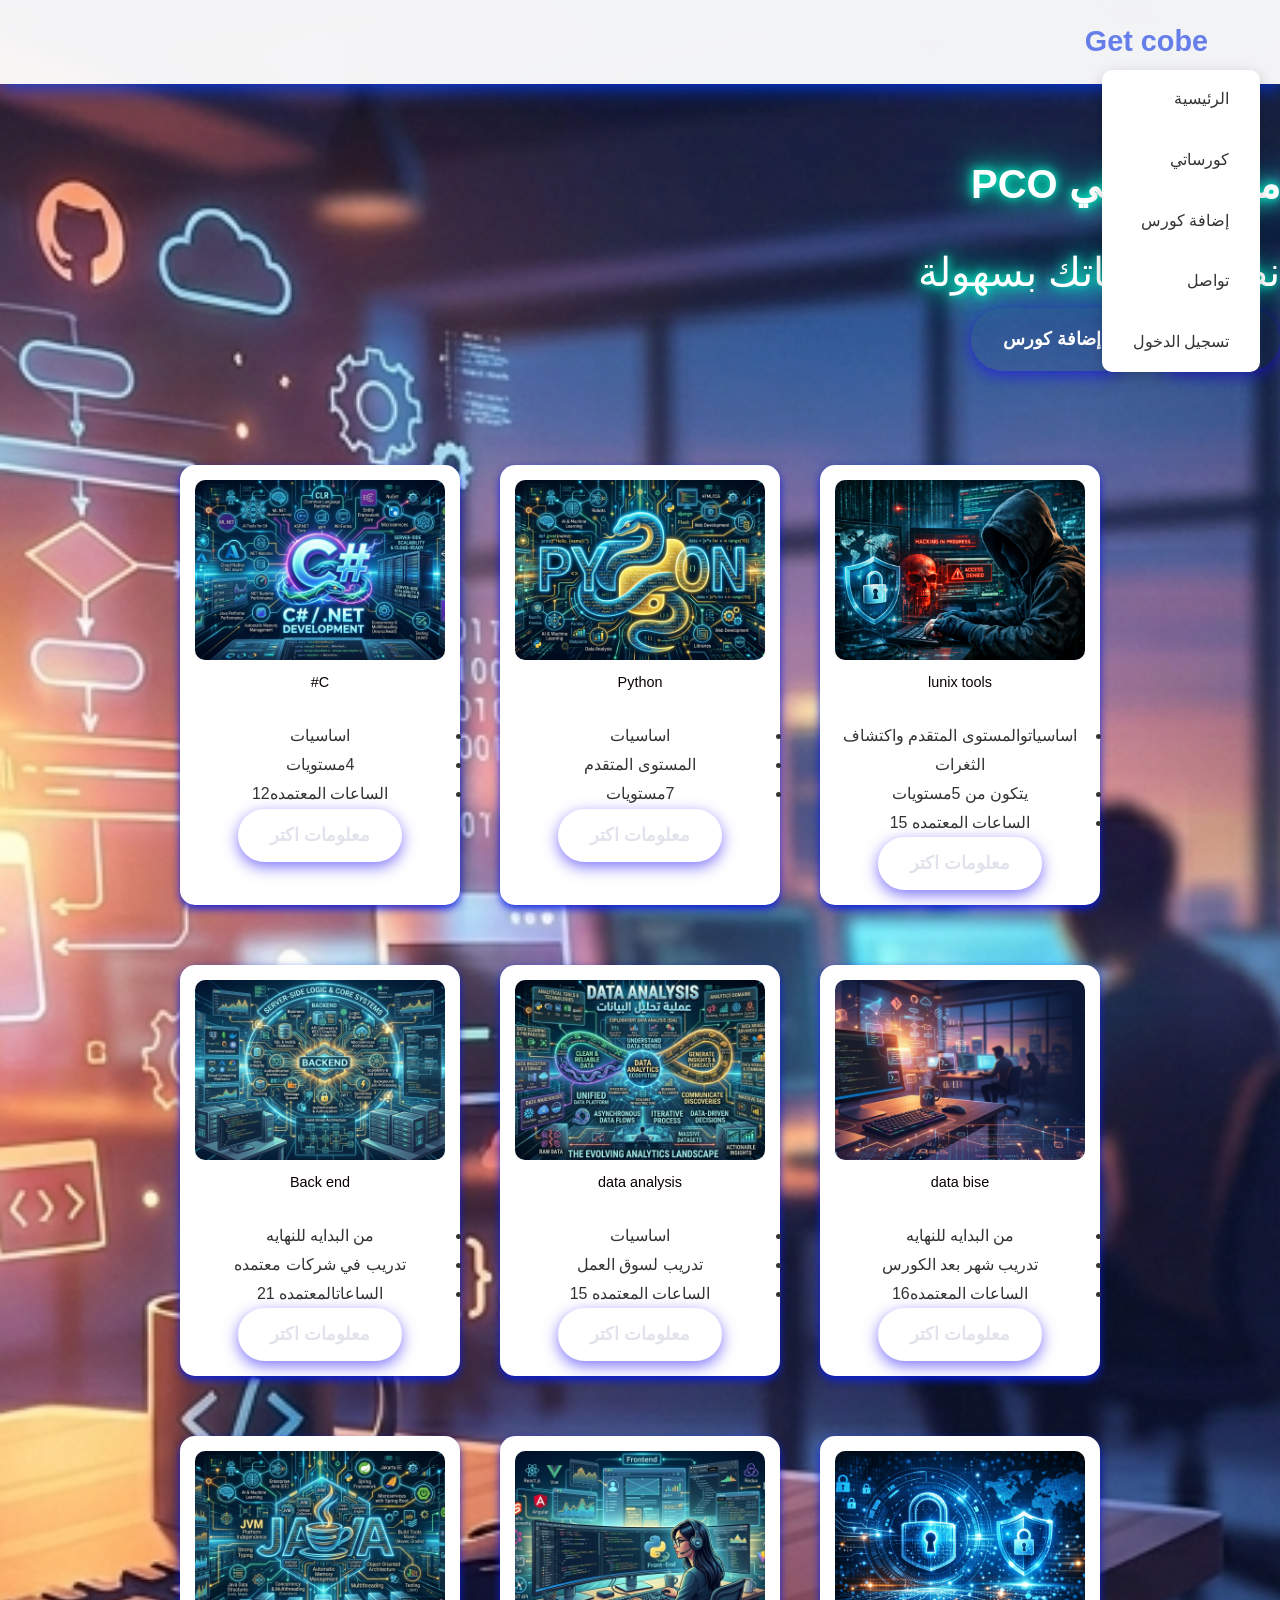
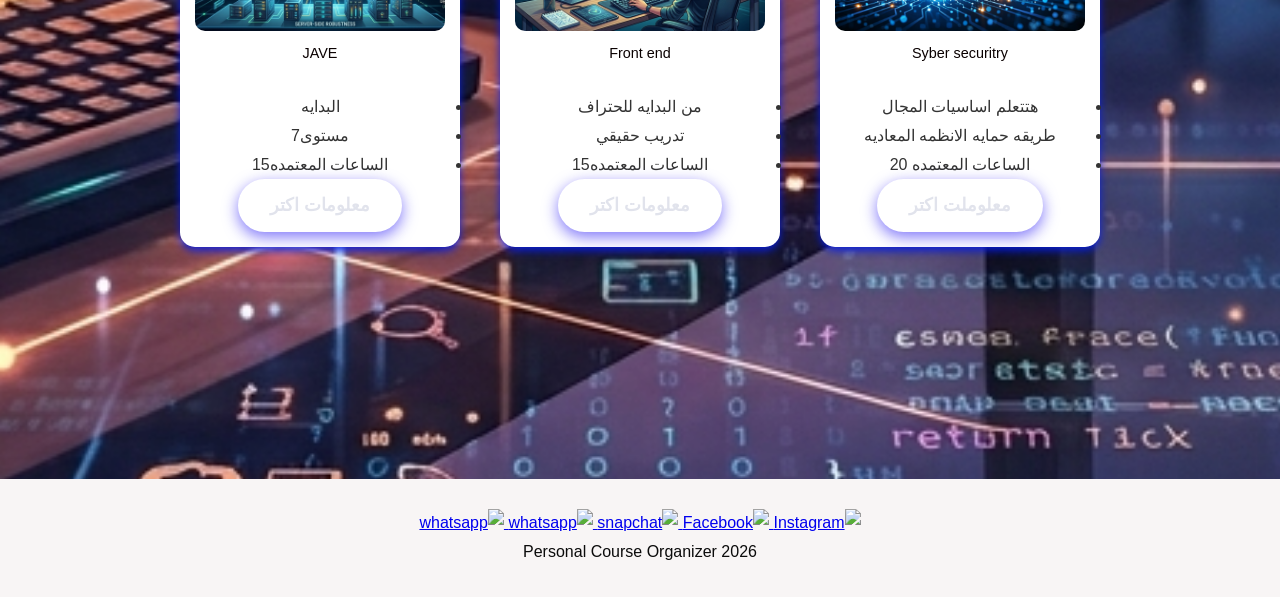
==== index.html @ dadf69e8 "Add files via upload" ====
<!DOCTYPE html>
<html lang="ar" dir="rtl">

<head>
    <meta charset="UTF-8">
    <meta name="viewport" content="width=device-width, initial-scale=1.0">
    <title>Personal Course Organizer</title>
    <link rel="stylesheet" href="style.css">
</head>


<body>
    <header>
        <nav>
            <div class="logo">Get cobe</div>
           
            <ul>
                <li><a href="index.html">الرئيسية</a></li>
                <li><a href="my-courses.html">كورساتي</a></li>
                <li><a href="add-course.html">إضافة كورس</a></li>
                <li><a href="contact.html">تواصل</a></li>
                <li><a href="./log.html">تسجيل الدخول</a></li?>

            </ul>
        </nav>
    </header>
    <main>
        <section class="hero">
            <h1>مرحباً بك في PCO</h1>
            <p>نظم كورساتك بسهولة</p>
            <div class="buttons">
                <a href="my-courses.html" class="btn">كورساتي</a>
                <a href="add-course.html" class="btn btn-secondary">إضافة كورس</a>
            </div>
        </section>
    </main>
<section class="star">
    <div class="container">
        <div class="card">
            <img src="./img/ChatGPT Image Apr 11, 2026, 11_11_59 AM.png" alt="" />
            <p>lunix tools</p>
            <ul>
                <li> اساسياتوالمستوى المتقدم واكتشاف الثغرات</li>
            
                <li> يتكون من 5مستويات</li>
            
                <li> الساعات المعتمده 15</li>
            </ul>
            <button onclick="" title="انقر هنا"> معلومات اكتر</button>
        </div>

        <div class="card">
            <img src="./img/pys.png" alt="" />
            <p>Python</p>
            <ul>
                <li> اساسيات</li>
            
                <li> المستوى المتقدم </li>
            
                <li> 7مستويات</li>
            </ul>
            <button onclick="" title="انقر هنا"> معلومات اكتر</button>
        </div>

        <div class="card">
            <img src="./img/C SHARB.png" alt="" />
            <p>C#</p>
            <ul>
                <li>اساسيات</li>
            
                <li> 4مستويات </li>
            
                <li> الساعات المعتمده12</li>
            </ul>
            <button onclick="" title="انقر هنا"> معلومات اكتر</button>
        </div>
    </div>

    <div class="container">
        <div class="card">
            <img src="./img/Gemini_Generated_Image_k5ew32k5ew32k5ew.png" alt="" />
            <p>data bise</p>
            <ul>
                <li>من البدايه للنهايه </li>
            
                <li> تدريب شهر بعد الكورس</li>
            
                <li> الساعات المعتمده16</li>
            </ul>
            <button onclick="" title="انقر هنا"> معلومات اكتر</button>
        </div>

        <div class="card">
            <img src="./img/DATA.png" alt="" />
            <p> data analysis</p>
            <ul>
                <li> اساسيات</li>
            
                <li> تدريب لسوق العمل </li>
            
                <li> الساعات المعتمده 15</li>
            </ul>
            <button onclick="" title="انقر هنا "> معلومات اكتر </button>
        </div>

        <div class="card">
            <img src="./img/Gemini_Generated_Image_aj3x4daj3x4daj3x.png" alt="" />
            <p> Back end</p>
            <ul>
                <li> من البدايه للنهايه</li>
            
                <li> تدريب في شركات معتمده</li>
            
                <li> الساعاتالمعتمده 21</li>
            </ul>
            <button onclick="" title="انقر  هنا" > معلومات اكتر</button>
        </div>
    </div>
    
        <div class="container">
            <div class="card">
                <img src="./img/صورة للسيبر سيكيورتي.png" alt="" />
                <p> Syber securitry</p>
                <ul>
                    <li> هتتعلم اساسيات المجال</li>
                
                    <li> طريقه حمايه الانظمه المعاديه</li>
                
                    <li> الساعات المعتمده 20</li>
                </ul>
                <button onclick="" title="انقرهنا"> معلوملت اكتر </button>
            </div>
    
            <div class="card">
                <img src="./img/front.png" alt="" />
                <p>Front end</p>
                <ul><li> من البدايه للحتراف</li>
                
                <li> تدريب حقيقي </li>
                
                <li> الساعات المعتمده15</li></ul>
                <button onclick="" title=" انقرهنا"> معلومات اكتر</button>
            </div>
    
            <div class="card">
                <img src="./img/jave.png" alt="" />
                <p>JAVE</p>
                <ul>
                    <li> البدايه </li>
                
                    <li>  مستوى7</li>
                
                    <li> الساعات المعتمده15</li>
                </ul>
                <button onclick="" title=" انقر هنا">معلومات اكتر </button>
            </div>
        </div>
    </section>
</section>
        
    
        
<br>
<br>
<br>
<br>

<br>
<br>
<br>
    
        <footer>
            <a href="https://www.instagram.com/username/" target="_blank">
                <img src="https://img.icons8.com/?size=100&id=32309&format=png&color=000000" alt="Instagram"
                    style="width:40px; height:40px;">
            </a>
            <a href="https://www.facebook.com/username" target="_blank">
                <img src="https://img.icons8.com/?size=100&id=118467&format=png&color=000000" alt="Facebook"
                    style="width:40px; height:40px;">
            </a>
            <a href="https://www.snapchat.com/ar" target="_blank">
                <img src="https://img.icons8.com/ios-filled/50/000000/snapchat.png" alt="snapchat"
                    style=" width:40px ; height:40px ;">
            </a>
            <a href="https://www.linkedin.com/login/ar" target="_blank">
                <img src="https://img.icons8.com/?size=100&id=8808&format=png&color=000000" alt="whatsapp"
                    style=" width:40px ; height:40px ;">
            </a>
            <a href="https://web.whatsapp.com/" target="_blank">
                <img src="https://img.icons8.com/?size=100&id=sWf0uqytq2d8&format=png&color=000000" alt="whatsapp"
                    style=" width:40px ; height:40px ;">
            </a>
        
        
            <p> 2026 Personal Course Organizer</p>
        </footer>
    
</body>

</html>
---- style.css ----
* {
    margin: 0;
    padding: 0;
    box-sizing: border-box;
}

body {
    font-family: 'Segoe UI', Tahoma, sans-serif;
    line-height: 1.8;
    color: #333;
    background-image: url("./img/Gemini_Generated_Image_k5ew32k5ew32k5ew.png");
    background-size: cover;
    background-position: center;
    background-repeat: no-repeat;
    min-height: 100vh;
}

header {
    background: rgba(255, 255, 255, 0.95);
    backdrop-filter: blur(10px);
    box-shadow: 0 2px 20px rgba(3, 60, 248, 0.984);
    position: sticky;
    top: 0;
    z-index: 100;
}

nav {
    max-width: 1200px;
    margin: 0 auto;
    padding: 1rem 2rem;
    display: flex;
    justify-content: space-between;
    align-items: center;
}

.logo {
    font-size: 1.8rem;
    font-weight: bold;
    color: #667eea;
}

nav ul {
    display: flex;
    /* دايمًا أفقي */
    list-style: none;
    gap: 2rem;
    justify-content: center;
    /* توسيط الروابط */
    flex-wrap: nowrap;
}

nav a {
    text-decoration: none;
    color: #333;
    font-weight: 500;
    padding: 0.5rem 1rem;
    border-radius: 25px;
    transition: all 0.3s ease;
}

nav a:hover,
nav a.active {
    background: #732134;
    color: rgb(205, 51, 51);
    transform: translateY(-2px);
}

/* زر المنيو */
.menu-btn {
    display: none;
}

/* موبايل */
@media (max-width: 768px) {
    nav {
        flex-direction: column;
        /* اللوجو فوق واللينكات تحت */
        gap: 10px;
    }

    nav ul {
        display: flex;
        flex-direction: row;
        /* تفضل أفقي */
        justify-content: center;
        /* تتوسّط في النص */
        background: rgba(255, 255, 255, 0.95);
        padding: 10px;
        border-radius: 10px;
    }
}

    nav ul {
        
        flex-direction: column;
        position: absolute;
        top: 70px;
        right: 20px;
        background: white;
        padding: 15px;
        border-radius: 10px;
        box-shadow: 0 5px 15px rgba(0, 0, 0, 0.2);
    }

    nav ul.show {
        display: flex;
    }
}

main {
    max-width: 1200px;
    margin: 0 auto;
    padding: 2rem;
    /* يخلي العنصر يطلع فوق */
    position: relative;
    top: -50px;
    /* غيّر الرقم حسب المسافة اللي عايزها */
    /* يخليه أقصى اليمين */
    margin-left: auto;
    margin-right: 0;
}

h1 {
    text-align: right;
    color: rgb(9, 64, 132);
    margin-bottom: 1rem;
    font-size: 2.5rem;
}


.hero {
    text-align: right;
    padding: 4rem 0;
}

.hero h1 {
    font-size: 40px;
    color: #fff;
    text-shadow: 0 0 10px #00ffcc, 0 0 20px #00ffcc, 0 0 40px #00ffcc;
}

.hero p {
    font-size: 40px;
    color: #fff;
    text-shadow: 0 0 10px #00ffcc, 0 0 20px #00ffcc, 0 0 40px #00ffcc;
}
.buttons {
    display: flex;
    gap: 1rem;
    justify-content: right;
    flex-wrap: wrap;
}

.btn {
    background: transparent;
    color: #e1e3ec;
    padding: 1rem 2rem;
    border: none;
    border-radius: 50px;
    font-size: 1.1rem;
    font-weight: bold;
    text-decoration: none;
    transition: all 0.3s ease;
    box-shadow: 0 5px 15px rgba(24, 8, 244, 0.548);
}

.btn:hover {
    background: white;
    color: #667eea;
    transform: translateY(-5px);
    box-shadow: 0 10px 25px rgba(0, 0, 0, 0.3);
}

.btn-secondary {
    background: transparent;
    color: white;
    border: none;
    box-shadow: #0051ff;
}

.btn-secondary:hover {
    background: white;
    color: #667eea;
}

.container {
    display: flex;
    flex-wrap: wrap;
    justify-content: center;
    padding: 20px;
    gap: 20px;
}

.card {
    background-color: white;
    border-radius: 15px;
    border-color: #01040f;
    padding: 15px;
    margin: 10px;
    box-shadow: 0 4px 8px rgba(7, 29, 224, 0.906);
    text-align: center;
    width: 280px;
    box-sizing: border-box;
    /* للتأكد من أن الحشو لا يزيد العرض */
    /* تأثير انتقالي سلس لتأثيرات المرور */
    transition: transform 0.3s ease, box-shadow 0.3s ease;
    /* أنيميشن الظهور الأولي */
    animation: fadeInScale 0.5s ease-out;
}

/* تأثير التكبير وزيادة الظل عند المرور */
.card:hover {
    transform: translateY(-5px);
    /* رفع البطاقة قليلاً */
    box-shadow: 0 8px 16px rgba(0, 0, 0, 0.2);
}

.card img {
    width: 100%;
    height: 180px;
    object-fit: cover;
    border-radius: 10px;
}

.card h3 {
    margin: 10px 0 5px 0;
    color: var(--text-dark);
}

.card p {
    margin: 0;
    color: #0a0101;
    font-size: 0.9em;
    height: 3.6em;
    /* ارتفاع محدد لوصف الدورة */
    overflow: hidden;
}

.card button {
    background: transparent;
        color: #e1e3ec;
        padding: 1rem 2rem;
        border: none;
        border-radius: 50px;
        font-size: 1.1rem;
        font-weight: bold;
        text-decoration: none;
        transition: all 0.3s ease;
        box-shadow: 0 5px 15px rgba(24, 8, 244, 0.548);
    /* تأثير انتقالي سلس لتغيير اللون */
    transition: background-color 0.5s ease; 
}

/* تأثير تغيير اللون عند المرور على الزر */
.card button:hover {
    color: #c6c1ec;
        background-color: rgb(37, 18, 45);
        transform: translateY(-8px) scale(1.1);
        box-shadow: 0 10px 20px rgba(9, 12, 215, 0.3);
}

/* تعريف أنيميشن الظهور */
@keyframes fadeInScale {
    from {
        opacity: 0;
        transform: scale(0.9);
    }

    to {
        opacity: 1;
        transform: scale(1);
    }
}



table {
    width: 100%;
    background-color: #01040f;
    border-radius: 15px;
    overflow: hidden;
    box-shadow: 0 10px 30px rgba(239, 11, 11, 0.2);
    margin-top: 2rem;
}

thead {
    background: #667eea;
    color: white;
}

th,
td {
    color: #00ffcc;
    padding: 1.2rem;
    text-align: center;
}

td:hover {
    color: #732134;
}

tbody tr {
    transition: all 0.3s ease;
}

tbody tr:hover {
    background: #f8f9ff;
    transform: scale(1.02);
}

.sds {
    background: white;
    padding: 2rem;
    border-radius: 15px;
    box-shadow: 0 10px 30px rgb(11, 22, 239);
    max-width: 600px;
    margin: 2rem auto;
    direction: ltr;
    text-align: left;
}

input,
textarea {
    width: 100%;
    padding: 1rem;
    margin-bottom: 1rem;
    border: 2px solid #1a424f;
    border-radius: 10px;
    font-size: 1rem;
    transition: border 0.3s ease;
}

input:focus,
textarea:focus {
    outline: none;
    border-color: #0a30d7;
}

button[type="submit"] {
    width: 100%;
    background: #667eea;
    color: white;
    border: 2px solid rgb(40, 55, 132);
    padding: 1.2rem;
    font-size: 1.2rem;
    border-radius: 10px;
    cursor: pointer;
    transition: all 0.3s ease;
}

button[type="submit"]:hover {
    background: #805ad8;
    transform: translateY(-2px);
}

footer {
    background: #f8f5f5;
    text-align: center;
    padding: 30px 20px;
    color: #0b0b0b;
    box-shadow: #0051ff;
}

/* الايقونات */
.social-icons {
    margin-bottom: 15px;
}

.social-icons a {
    margin: 0 10px;
    display: inline-block;
    transition: 0.3s;
}

.social-icons img {
    width: 40px;
    height: 40px;
    transition: 0.3s;
}

/* Hover Effect */
.social-icons a:hover img {
    transform: scale(1.2);
}

/* النص */
.footer p {
    font-size: 14px;
    color: #201a1a;
}

/* Responsive */
@media (max-width: 768px) {
    nav ul {
        display: none;
    }

    .buttons {
        flex-direction: column;
        align-items: center;
    }

    th,
    td {
        padding: 0.8rem 0.4rem;
        font-size: 0.9rem;
    }

    h1 {
        font-size: 2rem;
    }
}
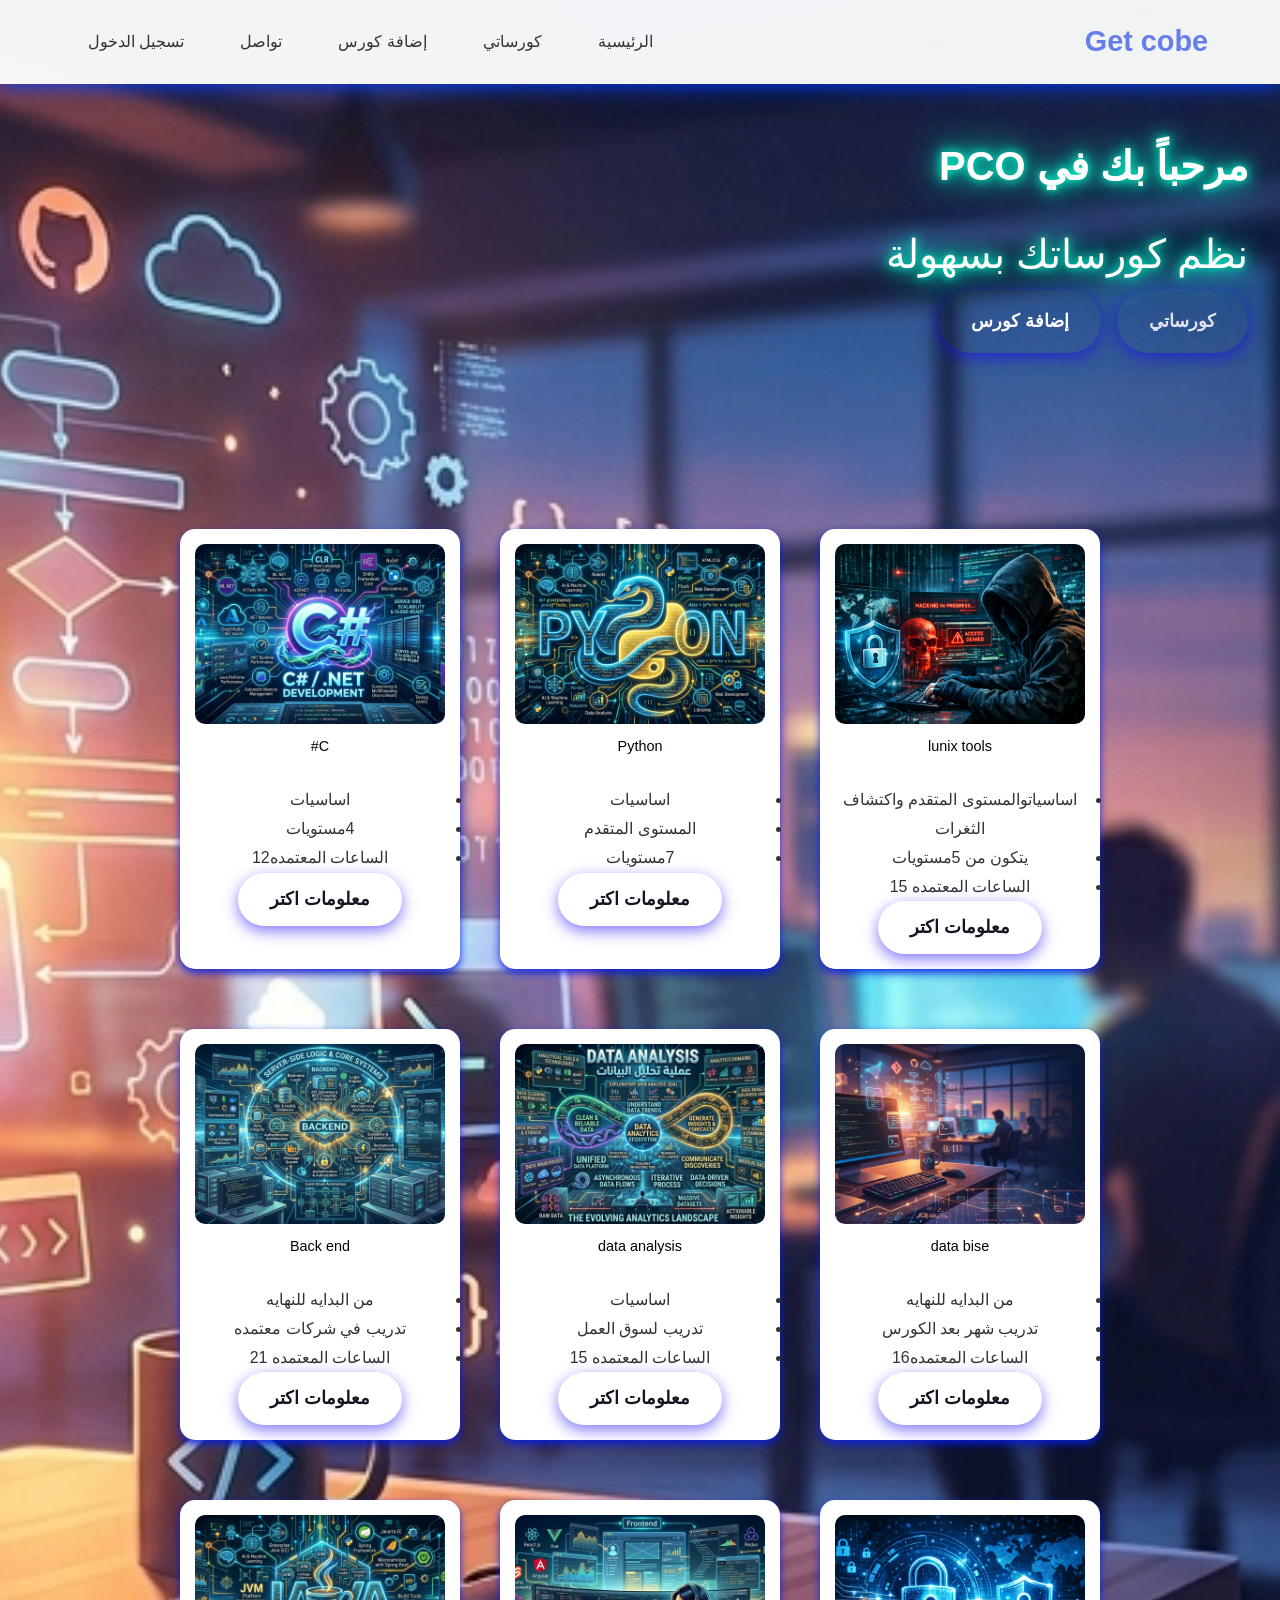
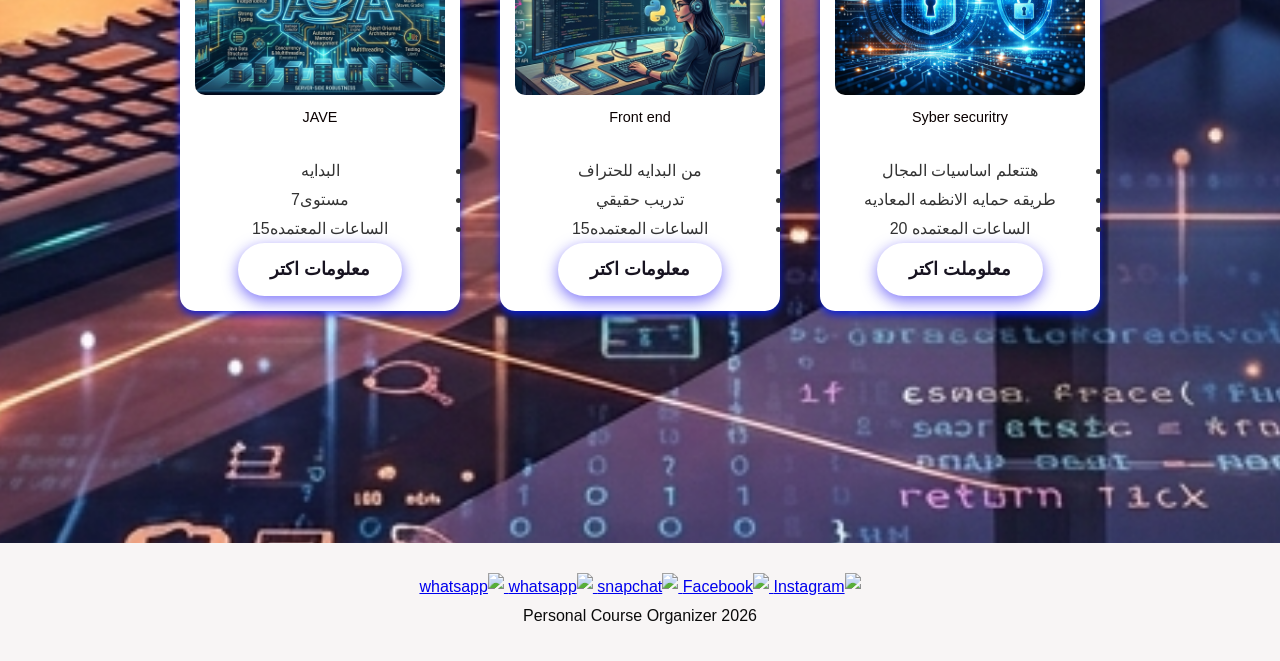
==== commit 6b054430: "Update index.html" ====
--- a/index.html
+++ b/index.html
@@ -19,7 +19,7 @@
                 <li><a href="my-courses.html">كورساتي</a></li>
                 <li><a href="add-course.html">إضافة كورس</a></li>
                 <li><a href="contact.html">تواصل</a></li>
-                <li><a href="./log.html">تسجيل الدخول</a></li?>
+                <li><a href="./log.html">تسجيل الدخول</a></li>
 
             </ul>
         </nav>
@@ -111,7 +111,7 @@
             
                 <li> تدريب في شركات معتمده</li>
             
-                <li> الساعاتالمعتمده 21</li>
+                <li> الساعات المعتمده 21</li>
             </ul>
             <button onclick="" title="انقر  هنا" > معلومات اكتر</button>
         </div>
@@ -197,4 +197,4 @@
     
 </body>
 
-</html>+</html>
--- a/style.css
+++ b/style.css
@@ -17,11 +17,18 @@
 
 header {
     background: rgba(255, 255, 255, 0.95);
+    -webkit-backdrop-filter: blur(10px);
+    /* ضروري لأجهزة الآيفون */
     backdrop-filter: blur(10px);
     box-shadow: 0 2px 20px rgba(3, 60, 248, 0.984);
+
+    position: -webkit-sticky;
+    /* ضروري لمتصفحات سفاري القديمة */
     position: sticky;
     top: 0;
     z-index: 100;
+    width: 100%;
+    /* لضمان أخذ العرض بالكامل وعدم الانكماش */
 }
 
 nav {
@@ -41,12 +48,14 @@
 
 nav ul {
     display: flex;
-    /* دايمًا أفقي */
     list-style: none;
-    gap: 2rem;
+    gap: 1.5rem;
     justify-content: center;
-    /* توسيط الروابط */
     flex-wrap: nowrap;
+}
+
+nav ul li {
+    display: inline-block;
 }
 
 nav a {
@@ -65,47 +74,43 @@
     transform: translateY(-2px);
 }
 
-/* زر المنيو */
-.menu-btn {
-    display: none;
-}
-
 /* موبايل */
 @media (max-width: 768px) {
     nav {
         flex-direction: column;
-        /* اللوجو فوق واللينكات تحت */
+        align-items: center;
         gap: 10px;
+        padding: 1rem;
+        /* تقليل الحواف الجانبية في الموبايل */
     }
 
     nav ul {
         display: flex;
         flex-direction: row;
-        /* تفضل أفقي */
         justify-content: center;
-        /* تتوسّط في النص */
-        background: rgba(255, 255, 255, 0.95);
-        padding: 10px;
-        border-radius: 10px;
-    }
-}
-
-    nav ul {
-        
-        flex-direction: column;
-        position: absolute;
-        top: 70px;
-        right: 20px;
-        background: white;
-        padding: 15px;
-        border-radius: 10px;
-        box-shadow: 0 5px 15px rgba(0, 0, 0, 0.2);
-    }
+        background: transparent;
+        position: static;
+        padding: 0;
+        box-shadow: none;
+
+        width: 100%;
+        overflow-x: auto;
+        /* يسمح بالتمرير الجانبي إذا كانت الروابط كثيرة */
+        -webkit-overflow-scrolling: touch;
+        /* تمرير ناعم في الآيفون */
+        white-space: nowrap;
+        /* يمنع نزول النص لسطر جديد */
+    }
+}
+
+nav ul.show {
+    display: flex;
+}
 
     nav ul.show {
         display: flex;
     }
-}
+
 
 main {
     max-width: 1200px;
@@ -238,7 +243,7 @@
 
 .card button {
     background: transparent;
-        color: #e1e3ec;
+        color: #171320;
         padding: 1rem 2rem;
         border: none;
         border-radius: 50px;
